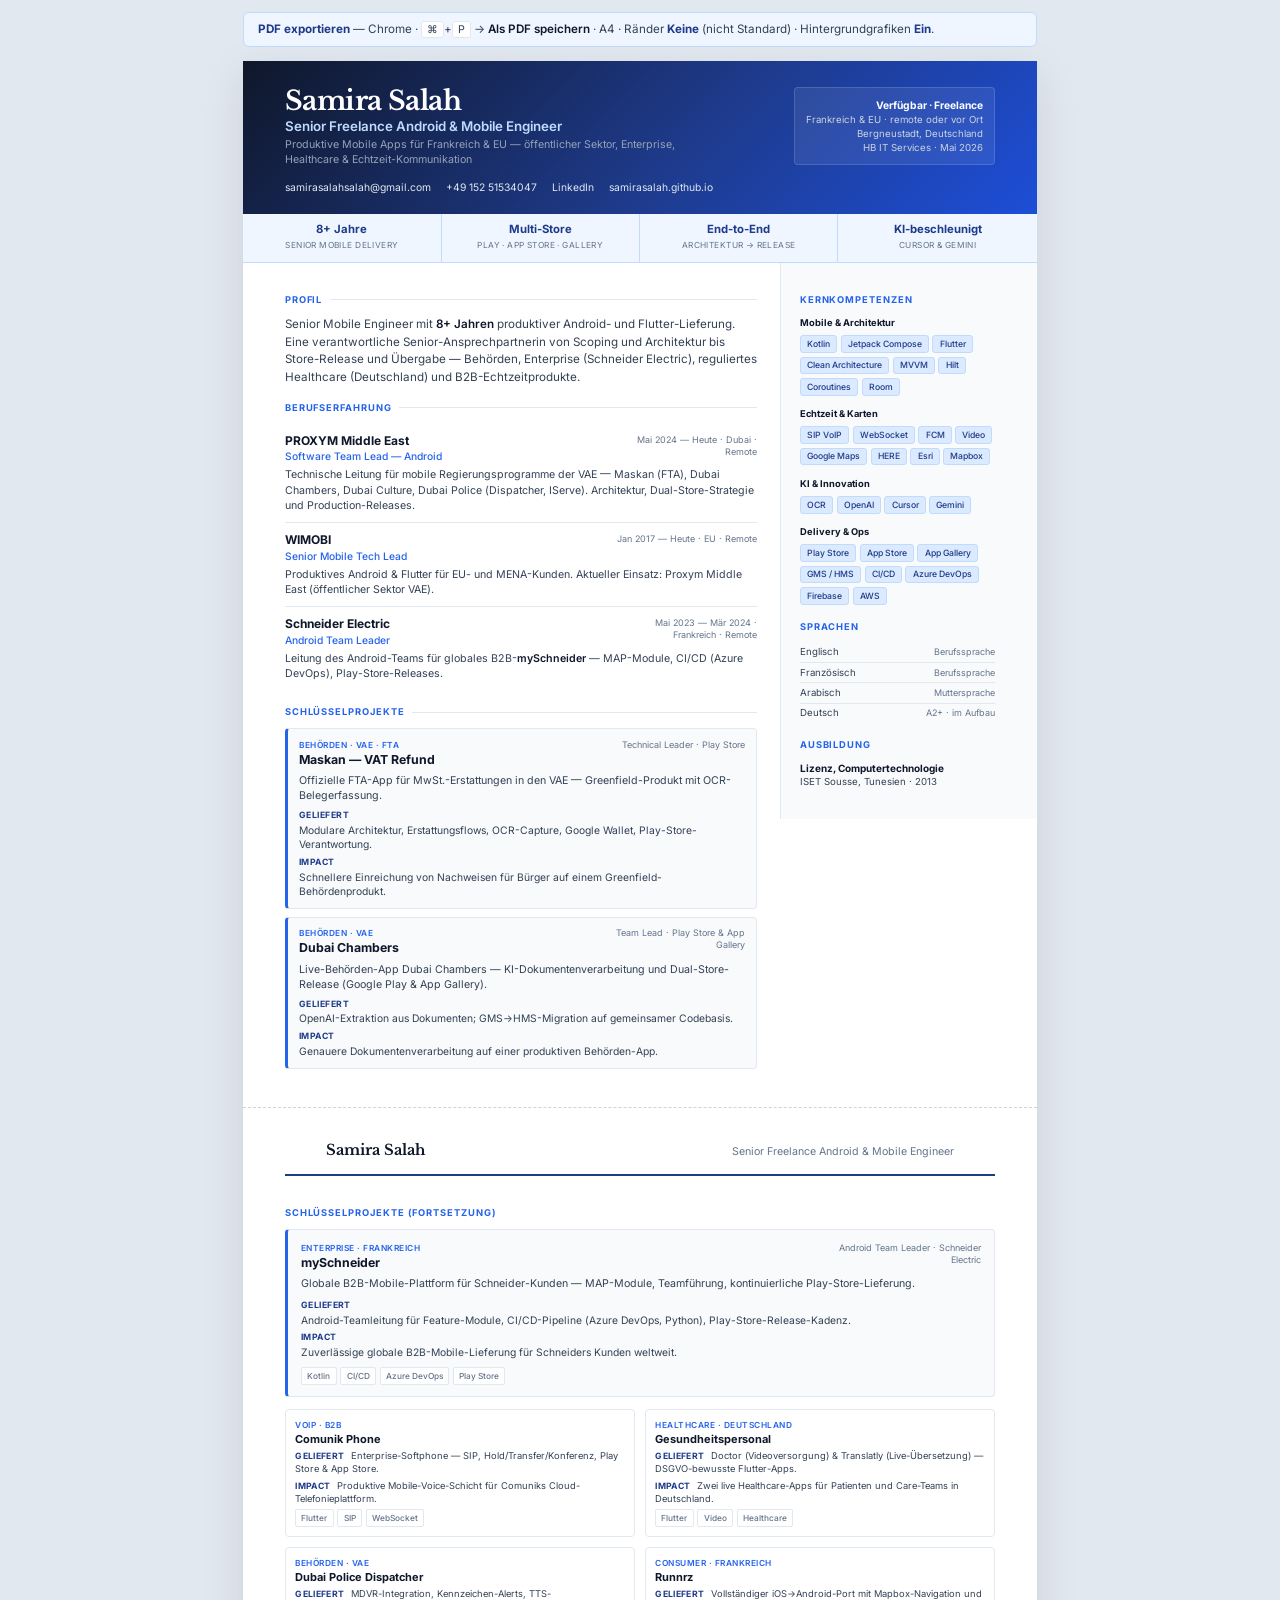
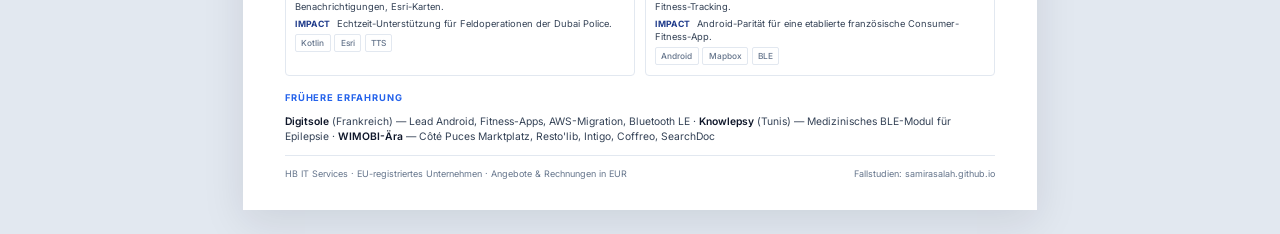
==== assets/cv-de.html @ 8fcef234 "Refresh CV, i18n, and geo-based location for GitHub Pages Rebuild the CV for clean print layout with" ====
<!DOCTYPE html>
<html lang="de">
<head>
  <meta charset="utf-8">
  <title>Samira Salah — Lebenslauf</title>
  <script>window.__CV_LANG = "de"; window.location.replace("cv.html?lang=de");</script>
</head>
<body></body>
</html>
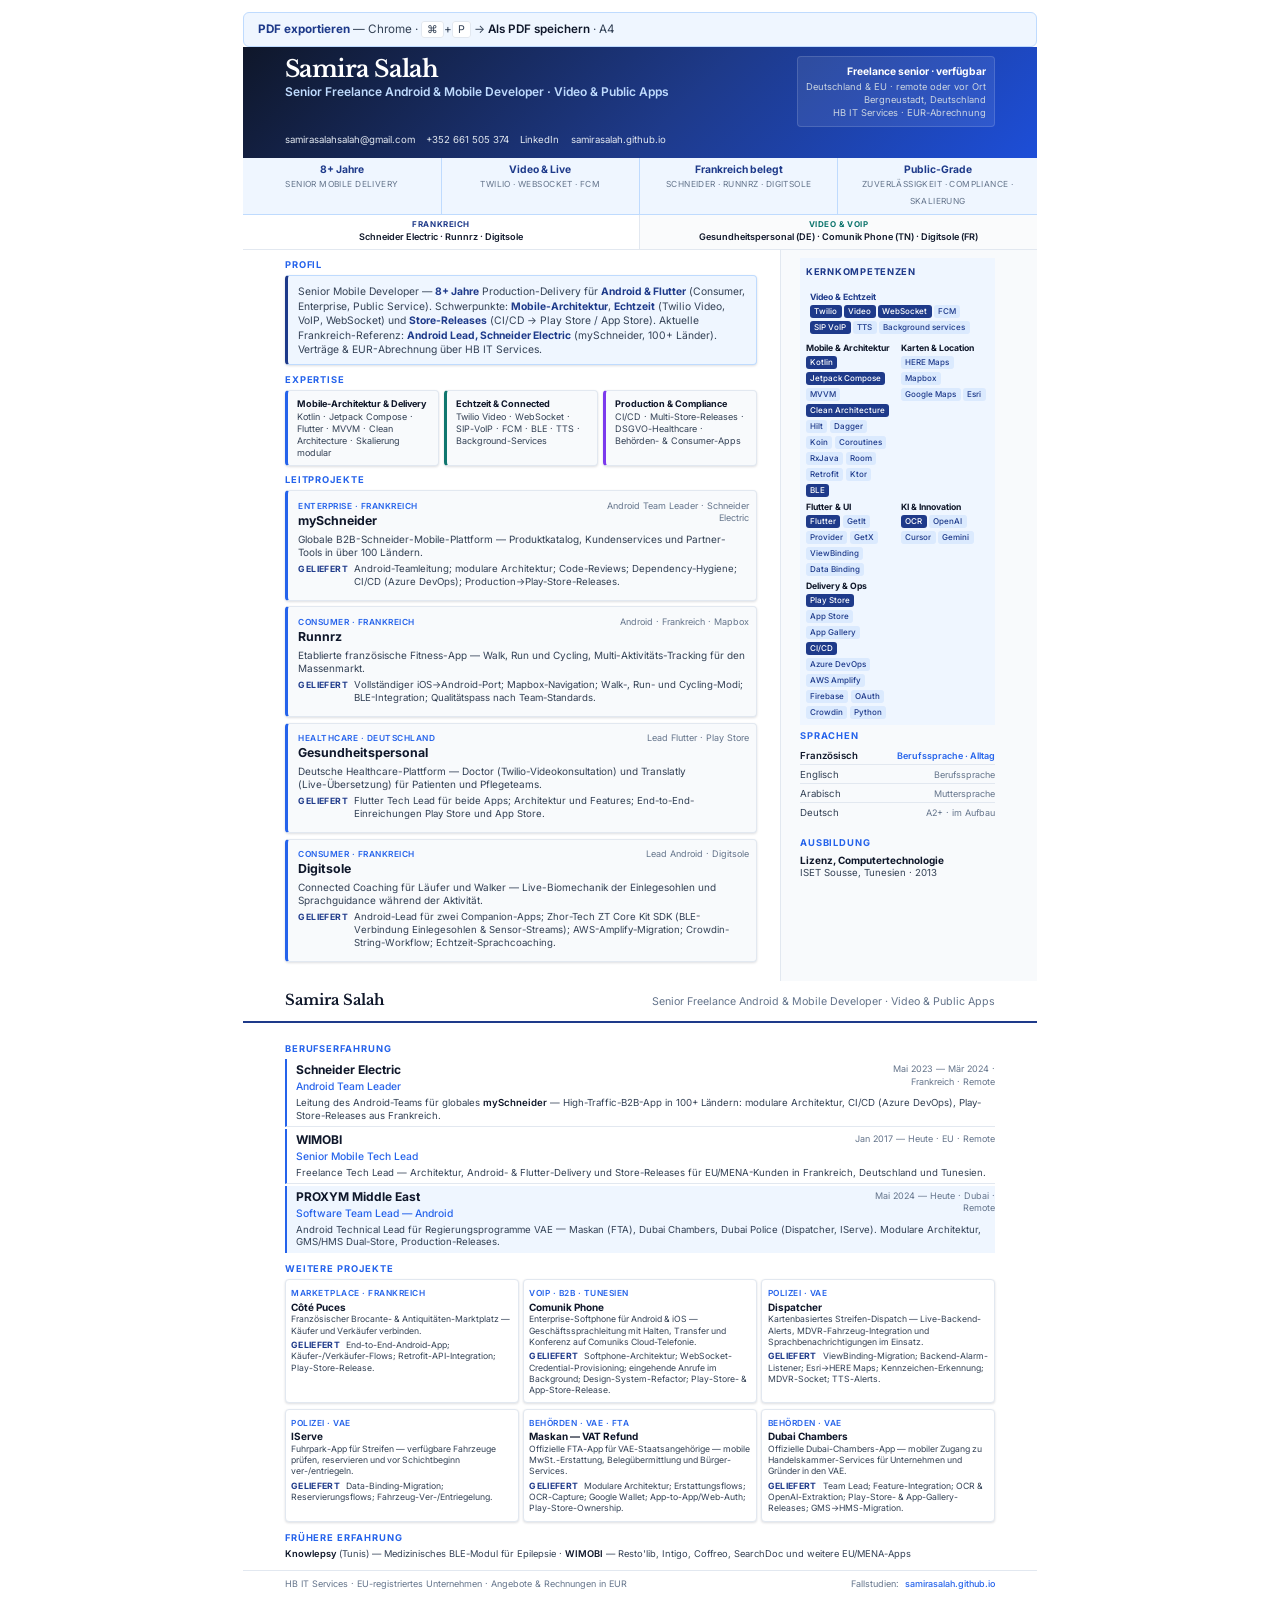
==== commit 04d8d8d2: "Fix CV profile showing stale Ingénieure without preview=print Apply i18n immediately, bump script ca" ====
--- a/assets/cv-de.html
+++ b/assets/cv-de.html
@@ -3,7 +3,7 @@
 <head>
   <meta charset="utf-8">
   <title>Samira Salah — Lebenslauf</title>
-  <script>window.__CV_LANG = "de"; window.location.replace("cv.html?lang=de");</script>
+  <script>window.__CV_LANG = "de"; window.location.replace("cv.html?lang=de&preview=print");</script>
 </head>
 <body></body>
 </html>
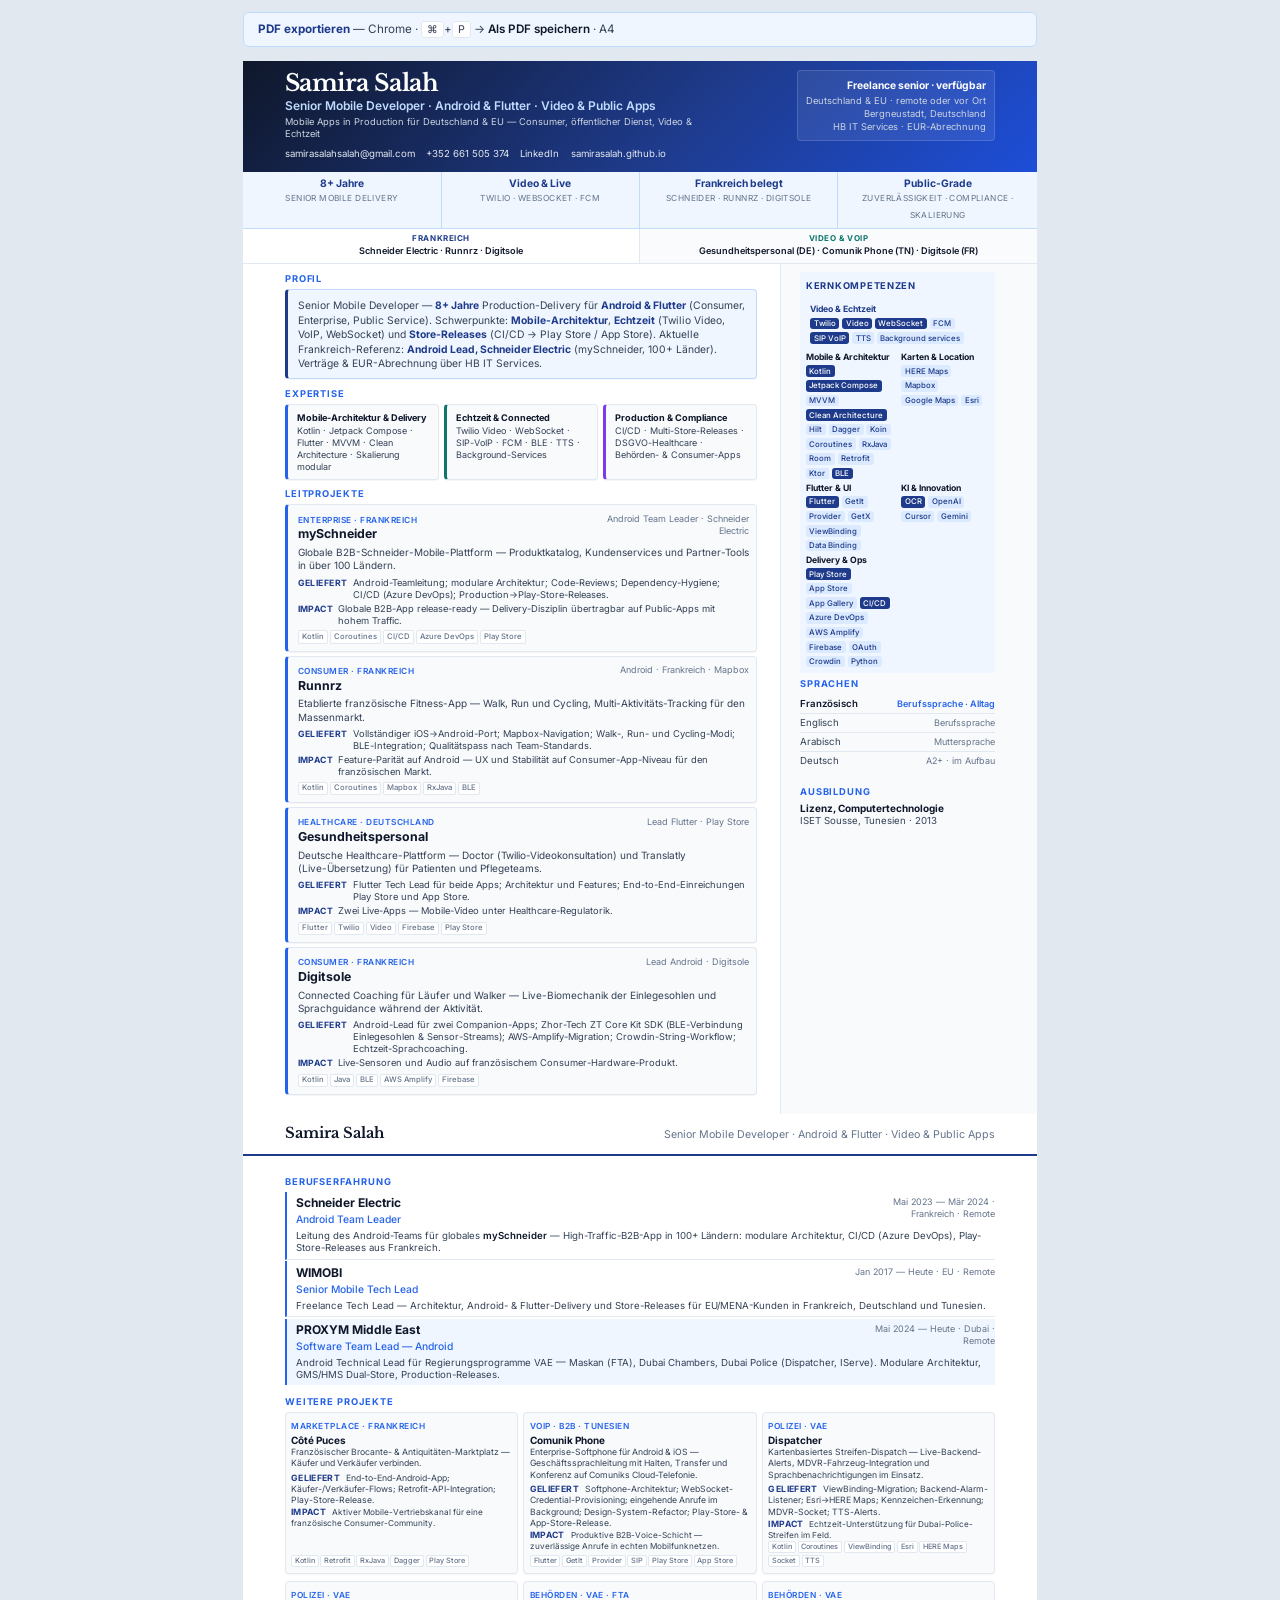
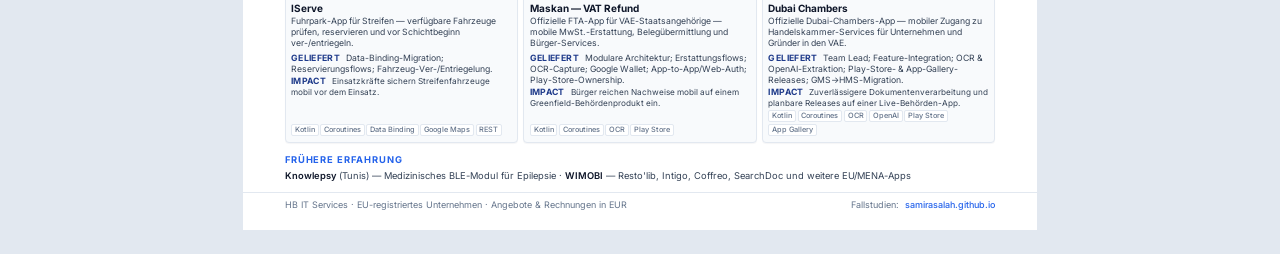
==== commit b2225c88: "White CV background only with ?preview=print in URL Keep gray page background for lang/geo variants;" ====
--- a/assets/cv-de.html
+++ b/assets/cv-de.html
@@ -3,7 +3,7 @@
 <head>
   <meta charset="utf-8">
   <title>Samira Salah — Lebenslauf</title>
-  <script>window.__CV_LANG = "de"; window.location.replace("cv.html?lang=de&preview=print");</script>
+  <script>window.__CV_LANG = "de"; window.location.replace("cv.html?lang=de");</script>
 </head>
 <body></body>
 </html>
